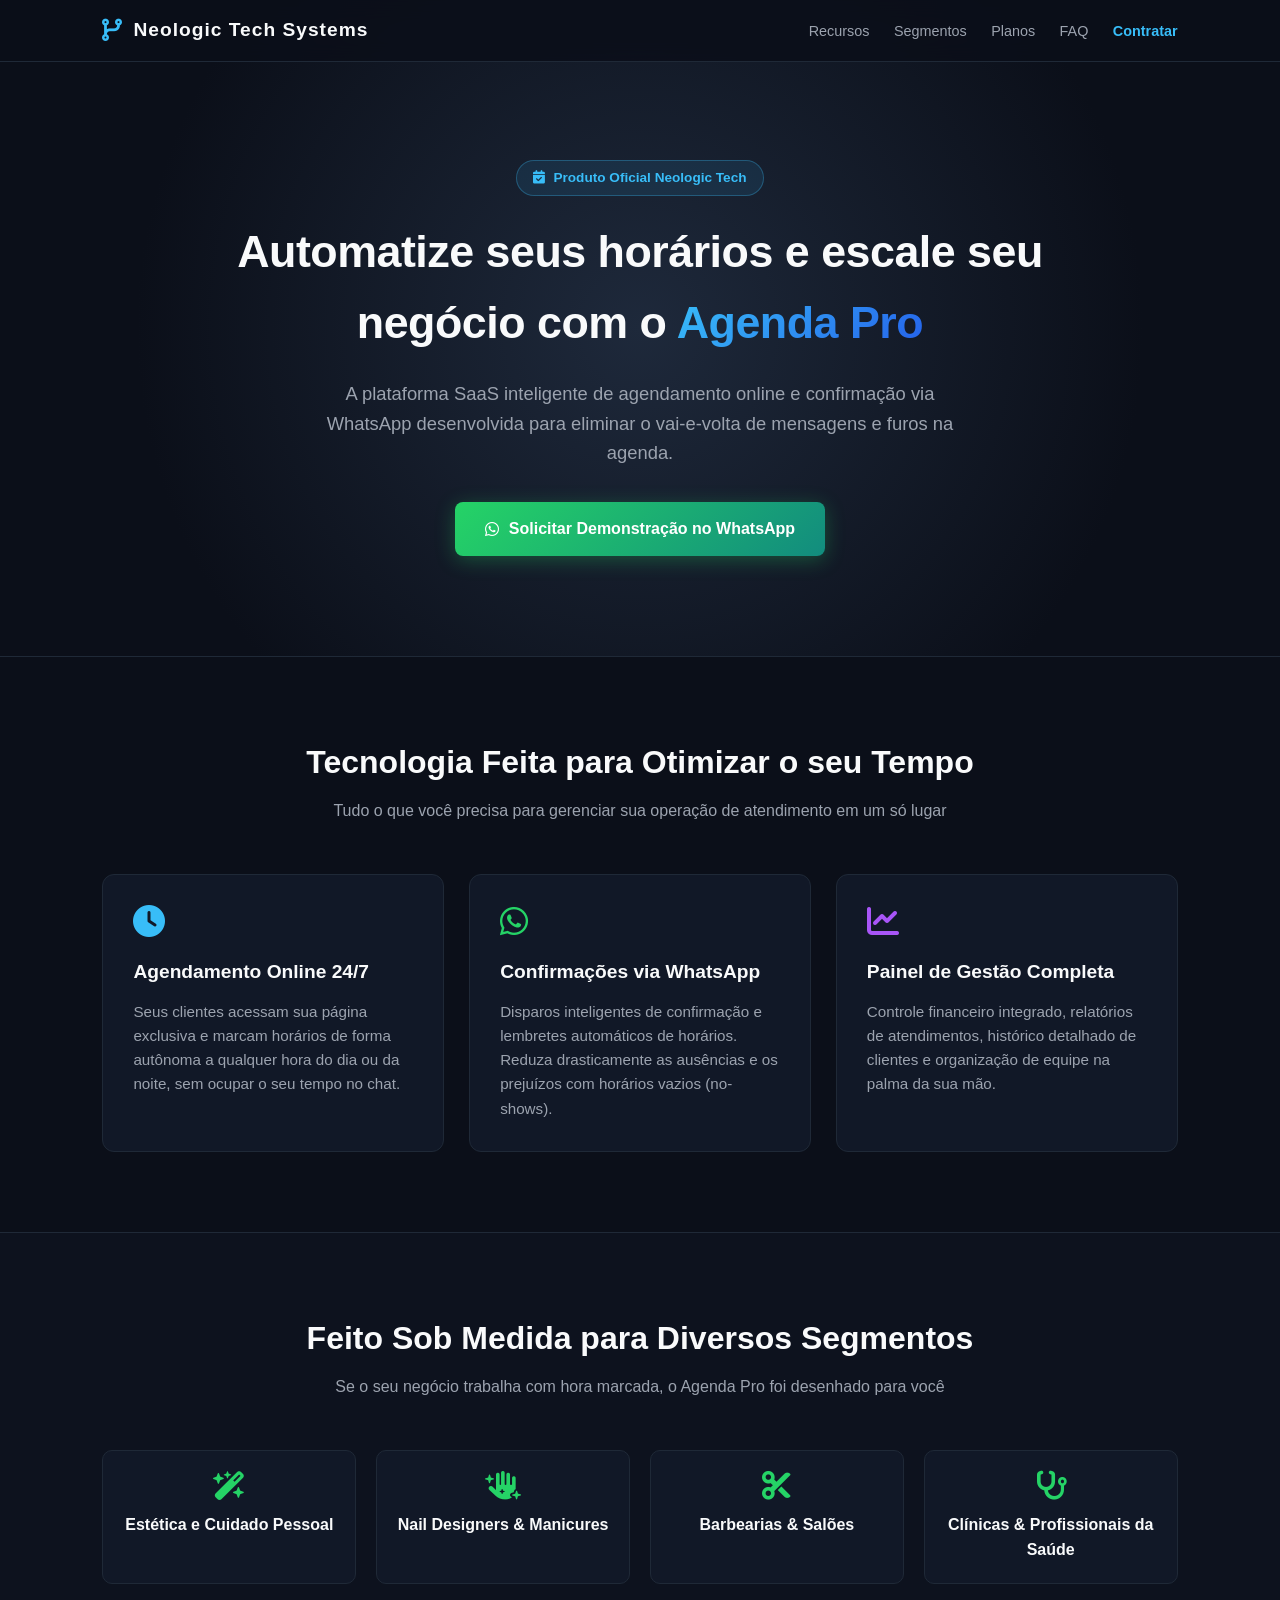
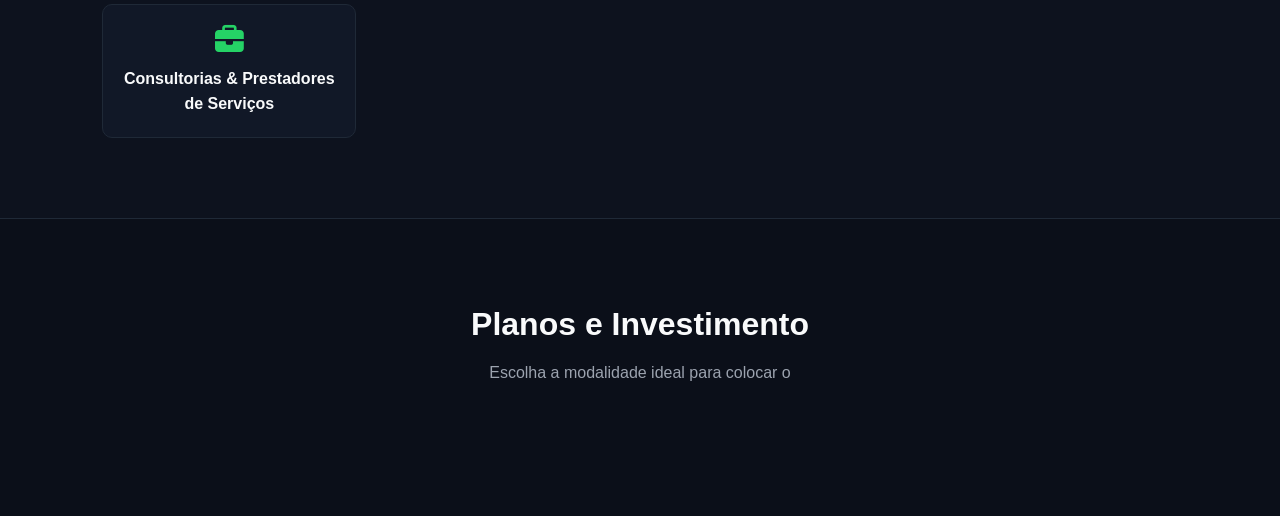
==== agenda-pro.html @ 8824052c "Add files via upload" ====
<!DOCTYPE html>
<html lang="pt-BR">
<head>
    <meta charset="UTF-8">
    <meta name="viewport" content="width=device-width, initial-scale=1.0">
    <title>Agenda Pro | Neologic Tech Systems</title>
    
    <meta name="description" content="Plataforma SaaS de agendamento online e confirmação via WhatsApp para prestadores de serviços, estéticas, nail designers e salões.">
    <meta property="og:title" content="Agenda Pro | Sistema de Agendamento Inteligente">
    <meta property="og:description" content="Elimine furos na agenda e automatize seus horários com o Agenda Pro.">
    <meta property="og:type" content="website">

    <link rel="stylesheet" href="https://cdnjs.cloudflare.com/ajax/libs/font-awesome/6.5.1/css/all.min.css">
    <style>
        :root {
            --bg-color: #0b0f19;
            --card-bg: #111827;
            --border-color: #1f2937;
            --accent-color: #38bdf8;
            --accent-gradient: linear-gradient(135deg, #38bdf8 0%, #2563eb 100%);
            --text-main: #f9fafb;
            --text-muted: #9ca3af;
            --whatsapp-color: #25d366;
        }

        * {
            margin: 0;
            padding: 0;
            box-sizing: border-box;
            font-family: 'Segoe UI', Tahoma, Geneva, Verdana, sans-serif;
            scroll-behavior: smooth;
        }

        body {
            background-color: var(--bg-color);
            color: var(--text-main);
            line-height: 1.6;
        }

        header {
            position: fixed;
            top: 0;
            left: 0;
            width: 100%;
            background: rgba(11, 15, 25, 0.85);
            backdrop-filter: blur(10px);
            border-bottom: 1px solid var(--border-color);
            z-index: 1000;
            display: flex;
            justify-content: space-between;
            align-items: center;
            padding: 15px 8%;
        }

        .logo-area {
            display: flex;
            align-items: center;
            gap: 10px;
            font-weight: bold;
            font-size: 1.2rem;
            letter-spacing: 1px;
            color: var(--text-main);
            text-decoration: none;
        }

        .logo-area i {
            color: var(--accent-color);
            font-size: 1.4rem;
        }

        nav a {
            color: var(--text-muted);
            text-decoration: none;
            margin-left: 20px;
            font-size: 0.9rem;
            transition: 0.2s;
        }

        nav a:hover {
            color: var(--accent-color);
        }

        .hero {
            padding: 160px 8% 100px 8%;
            text-align: center;
            background: radial-gradient(circle at center, #1e293b 0%, var(--bg-color) 70%);
        }

        .badge-product {
            display: inline-flex;
            align-items: center;
            gap: 8px;
            background: rgba(56, 189, 248, 0.1);
            border: 1px solid rgba(56, 189, 248, 0.3);
            color: var(--accent-color);
            padding: 6px 16px;
            border-radius: 20px;
            font-size: 0.85rem;
            font-weight: 600;
            margin-bottom: 20px;
        }

        .hero h1 {
            font-size: 2.8rem;
            max-width: 850px;
            margin: 0 auto 20px auto;
            font-weight: 800;
            letter-spacing: -0.5px;
        }

        .hero h1 span {
            background: var(--accent-gradient);
            -webkit-background-clip: text;
            -webkit-text-fill-color: transparent;
        }

        .hero p {
            font-size: 1.15rem;
            color: var(--text-muted);
            max-width: 650px;
            margin: 0 auto 35px auto;
        }

        .btn-primary {
            display: inline-flex;
            align-items: center;
            gap: 10px;
            background: var(--accent-gradient);
            color: #fff;
            padding: 14px 30px;
            border-radius: 8px;
            font-weight: bold;
            text-decoration: none;
            transition: 0.2s;
            box-shadow: 0 4px 20px rgba(56, 189, 248, 0.3);
        }

        .btn-primary:hover {
            opacity: 0.9;
            transform: translateY(-2px);
        }

        .btn-whatsapp {
            background: linear-gradient(135deg, #25d366 0%, #128c7e 100%);
            box-shadow: 0 4px 20px rgba(37, 211, 102, 0.3);
        }

        .section {
            padding: 80px 8%;
            border-top: 1px solid var(--border-color);
        }

        .section-title {
            text-align: center;
            margin-bottom: 50px;
        }

        .section-title h2 {
            font-size: 2rem;
            margin-bottom: 10px;
        }

        .section-title p {
            color: var(--text-muted);
        }

        .grid-3 {
            display: grid;
            grid-template-columns: repeat(auto-fit, minmax(280px, 1fr));
            gap: 25px;
        }

        .card {
            background: var(--card-bg);
            border: 1px solid var(--border-color);
            border-radius: 12px;
            padding: 30px;
            transition: 0.2s;
        }

        .card:hover {
            border-color: var(--accent-color);
            transform: translateY(-5px);
        }

        .card i {
            font-size: 2rem;
            color: var(--accent-color);
            margin-bottom: 20px;
        }

        .card h3 {
            font-size: 1.2rem;
            margin-bottom: 12px;
        }

        .card p {
            color: var(--text-muted);
            font-size: 0.95rem;
        }

        /* PLANOS E PREÇOS */
        .pricing-card {
            background: var(--card-bg);
            border: 1px solid var(--border-color);
            border-radius: 12px;
            padding: 40px 30px;
            text-align: center;
            position: relative;
            transition: 0.2s;
        }

        .pricing-card.featured {
            border-color: var(--accent-color);
            box-shadow: 0 0 30px rgba(56, 189, 248, 0.15);
        }

        .pricing-card h3 {
            font-size: 1.4rem;
            margin-bottom: 10px;
        }

        .price {
            font-size: 2.2rem;
            font-weight: 800;
            color: var(--accent-color);
            margin: 20px 0;
        }

        .pricing-features {
            list-style: none;
            margin-bottom: 30px;
            text-align: left;
            color: var(--text-muted);
            font-size: 0.95rem;
            display: flex;
            flex-direction: column;
            gap: 10px;
        }

        .pricing-features i {
            color: var(--whatsapp-color);
            margin-right: 8px;
        }

        /* SEGMENTOS */
        .segments-grid {
            display: grid;
            grid-template-columns: repeat(auto-fit, minmax(220px, 1fr));
            gap: 20px;
            margin-top: 30px;
        }

        .segment-badge {
            background: var(--card-bg);
            border: 1px solid var(--border-color);
            padding: 20px;
            border-radius: 10px;
            text-align: center;
            font-weight: 600;
            display: flex;
            flex-direction: column;
            align-items: center;
            gap: 12px;
            transition: 0.2s;
        }

        .segment-badge:hover {
            border-color: var(--whatsapp-color);
            color: var(--whatsapp-color);
        }

        .segment-badge i {
            font-size: 1.8rem;
            color: var(--whatsapp-color);
        }

        /* FAQ */
        .faq-container {
            max-width: 800px;
            margin: 0 auto;
            display: flex;
            flex-direction: column;
            gap: 15px;
        }

        .faq-item {
            background: var(--card-bg);
            border: 1px solid var(--border-color);
            border-radius: 10px;
            padding: 20px;
        }

        .faq-item h4 {
            font-size: 1.05rem;
            margin-bottom: 8px;
            color: var(--text-main);
        }

        .faq-item p {
            color: var(--text-muted);
            font-size: 0.9rem;
        }

        .cta-banner {
            text-align: center;
            background: linear-gradient(135deg, rgba(56, 189, 248, 0.05) 0%, rgba(37, 99, 235, 0.1) 100%);
            border-radius: 16px;
            border: 1px solid rgba(56, 189, 248, 0.2);
            padding: 60px 40px;
            margin: 40px 8%;
        }

        .cta-banner h2 {
            font-size: 2.2rem;
            margin-bottom: 15px;
        }

        .cta-banner p {
            color: var(--text-muted);
            max-width: 600px;
            margin: 0 auto 30px auto;
            font-size: 1.05rem;
        }

        footer {
            text-align: center;
            padding: 40px 8%;
            border-top: 1px solid var(--border-color);
            color: var(--text-muted);
            font-size: 0.9rem;
        }

        @media (max-width: 768px) {
            .hero h1 { font-size: 2.2rem; }
            nav { display: none; }
        }
    </style>
</head>
<body>

    <!-- CABEÇALHO -->
    <header>
        <a href="index.html" class="logo-area">
            <i class="fa-solid fa-code-branch"></i>
            <span>Neologic Tech Systems</span>
        </a>
        <nav>
            <a href="#recursos">Recursos</a>
            <a href="#segmentos">Segmentos</a>
            <a href="#precos">Planos</a>
            <a href="#faq">FAQ</a>
            <a href="#contato" style="color: var(--accent-color); font-weight: bold;">Contratar</a>
        </nav>
    </header>

    <!-- HERO SECTION -->
    <section class="hero">
        <div class="badge-product">
            <i class="fa-solid fa-calendar-check"></i> Produto Oficial Neologic Tech
        </div>
        <h1>Automatize seus horários e escale seu negócio com o <span>Agenda Pro</span></h1>
        <p>A plataforma SaaS inteligente de agendamento online e confirmação via WhatsApp desenvolvida para eliminar o vai-e-volta de mensagens e furos na agenda.</p>
        <a href="https://wa.me/5531994951564?text=Olá,%20quero%20conhecer%20mais%20sobre%20o%20Agenda%20Pro%20da%20Neologic." target="_blank" class="btn-primary btn-whatsapp">
            <i class="fa-brands fa-whatsapp"></i> Solicitar Demonstração no WhatsApp
        </a>
    </section>

    <!-- RECURSOS -->
    <section id="recursos" class="section">
        <div class="section-title">
            <h2>Tecnologia Feita para Otimizar o seu Tempo</h2>
            <p>Tudo o que você precisa para gerenciar sua operação de atendimento em um só lugar</p>
        </div>
        <div class="grid-3">
            <div class="card">
                <i class="fa-solid fa-clock" style="color: var(--accent-color);"></i>
                <h3>Agendamento Online 24/7</h3>
                <p>Seus clientes acessam sua página exclusiva e marcam horários de forma autônoma a qualquer hora do dia ou da noite, sem ocupar o seu tempo no chat.</p>
            </div>
            <div class="card">
                <i class="fa-brands fa-whatsapp" style="color: var(--whatsapp-color);"></i>
                <h3>Confirmações via WhatsApp</h3>
                <p>Disparos inteligentes de confirmação e lembretes automáticos de horários. Reduza drasticamente as ausências e os prejuízos com horários vazios (no-shows).</p>
            </div>
            <div class="card">
                <i class="fa-solid fa-chart-line" style="color: #a855f7;"></i>
                <h3>Painel de Gestão Completa</h3>
                <p>Controle financeiro integrado, relatórios de atendimentos, histórico detalhado de clientes e organização de equipe na palma da sua mão.</p>
            </div>
        </div>
    </section>

    <!-- SEGMENTOS -->
    <section id="segmentos" class="section" style="background: rgba(17, 24, 39, 0.4);">
        <div class="section-title">
            <h2>Feito Sob Medida para Diversos Segmentos</h2>
            <p>Se o seu negócio trabalha com hora marcada, o Agenda Pro foi desenhado para você</p>
        </div>
        <div class="segments-grid">
            <div class="segment-badge">
                <i class="fa-solid fa-wand-magic-sparkles"></i>
                Estética e Cuidado Pessoal
            </div>
            <div class="segment-badge">
                <i class="fa-solid fa-hand-sparkles"></i>
                Nail Designers & Manicures
            </div>
            <div class="segment-badge">
                <i class="fa-solid fa-scissors"></i>
                Barbearias & Salões
            </div>
            <div class="segment-badge">
                <i class="fa-solid fa-stethoscope"></i>
                Clínicas & Profissionais da Saúde
            </div>
            <div class="segment-badge">
                <i class="fa-solid fa-briefcase"></i>
                Consultorias & Prestadores de Serviços
            </div>
        </div>
    </section>

    <!-- PLANOS E PREÇOS -->
    <section id="precos" class="section">
        <div class="section-title">
            <h2>Planos e Investimento</h2>
            <p>Escolha a modalidade ideal para colocar o
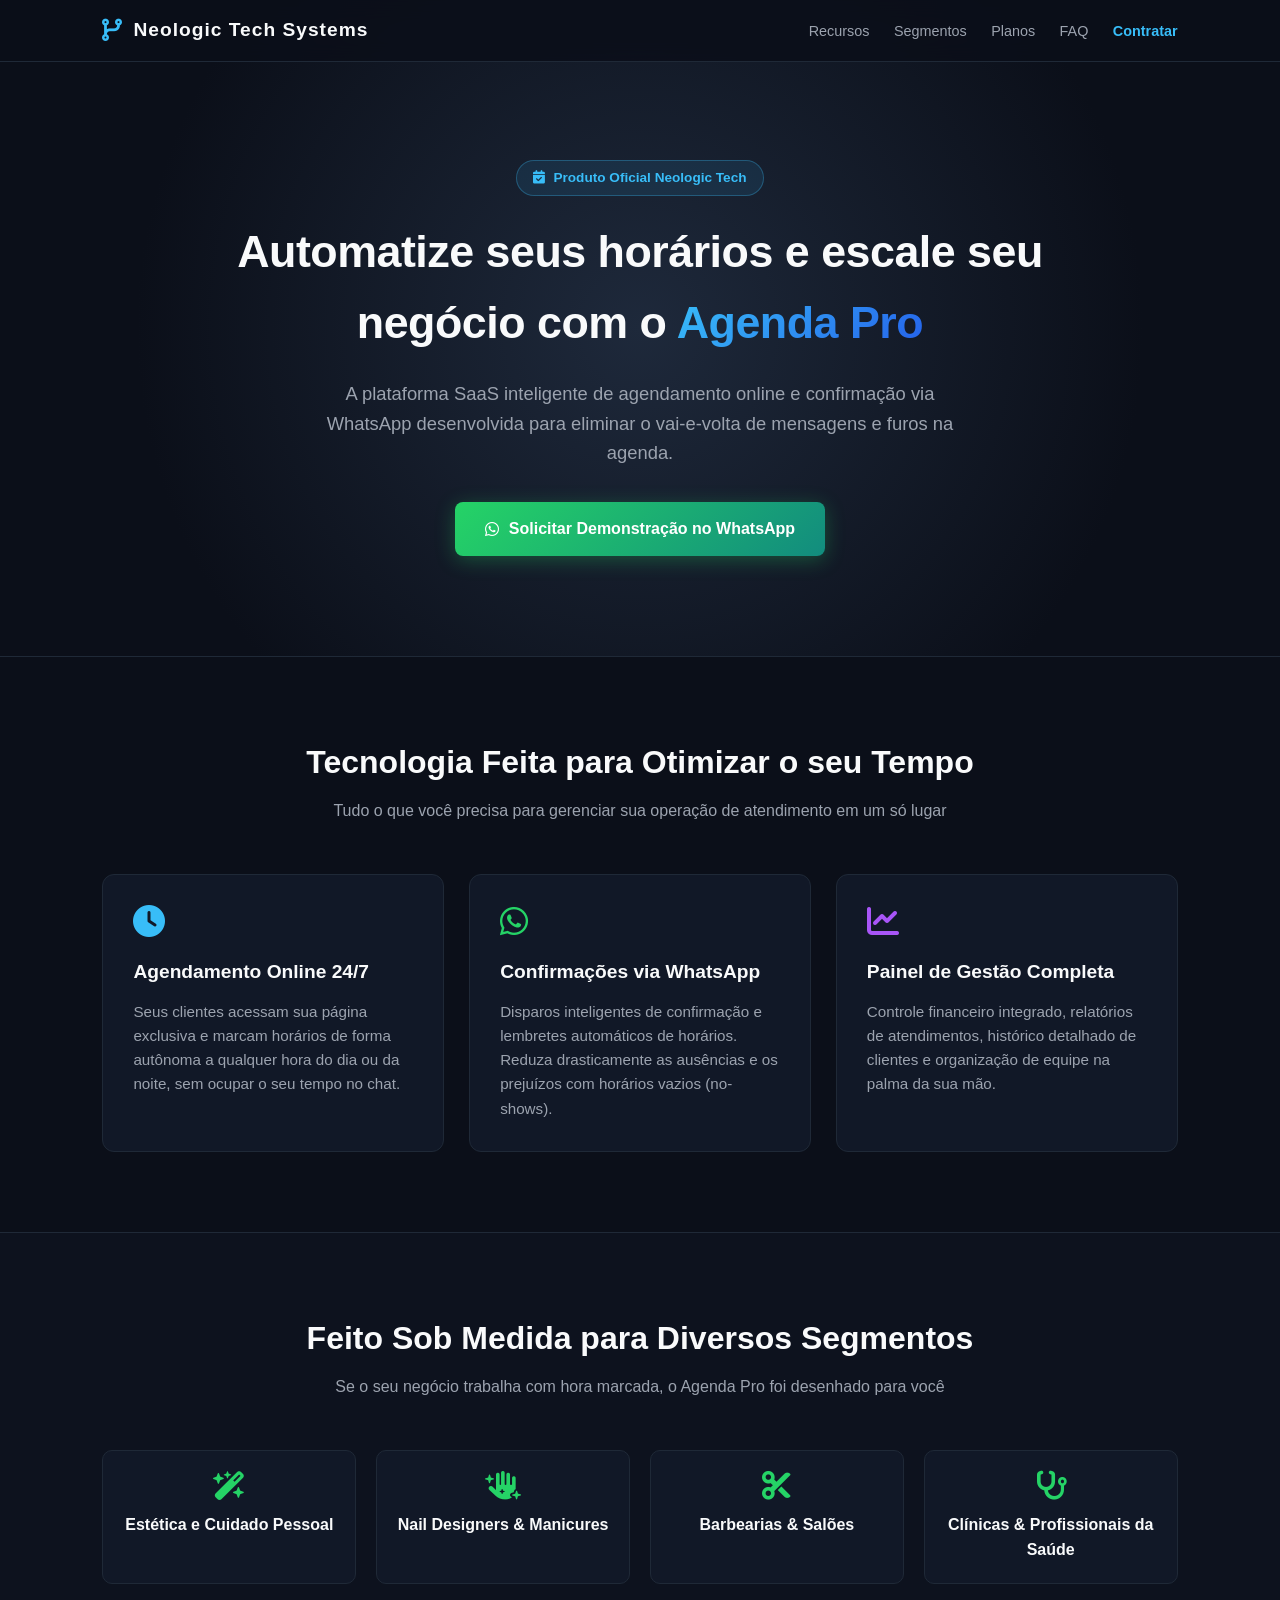
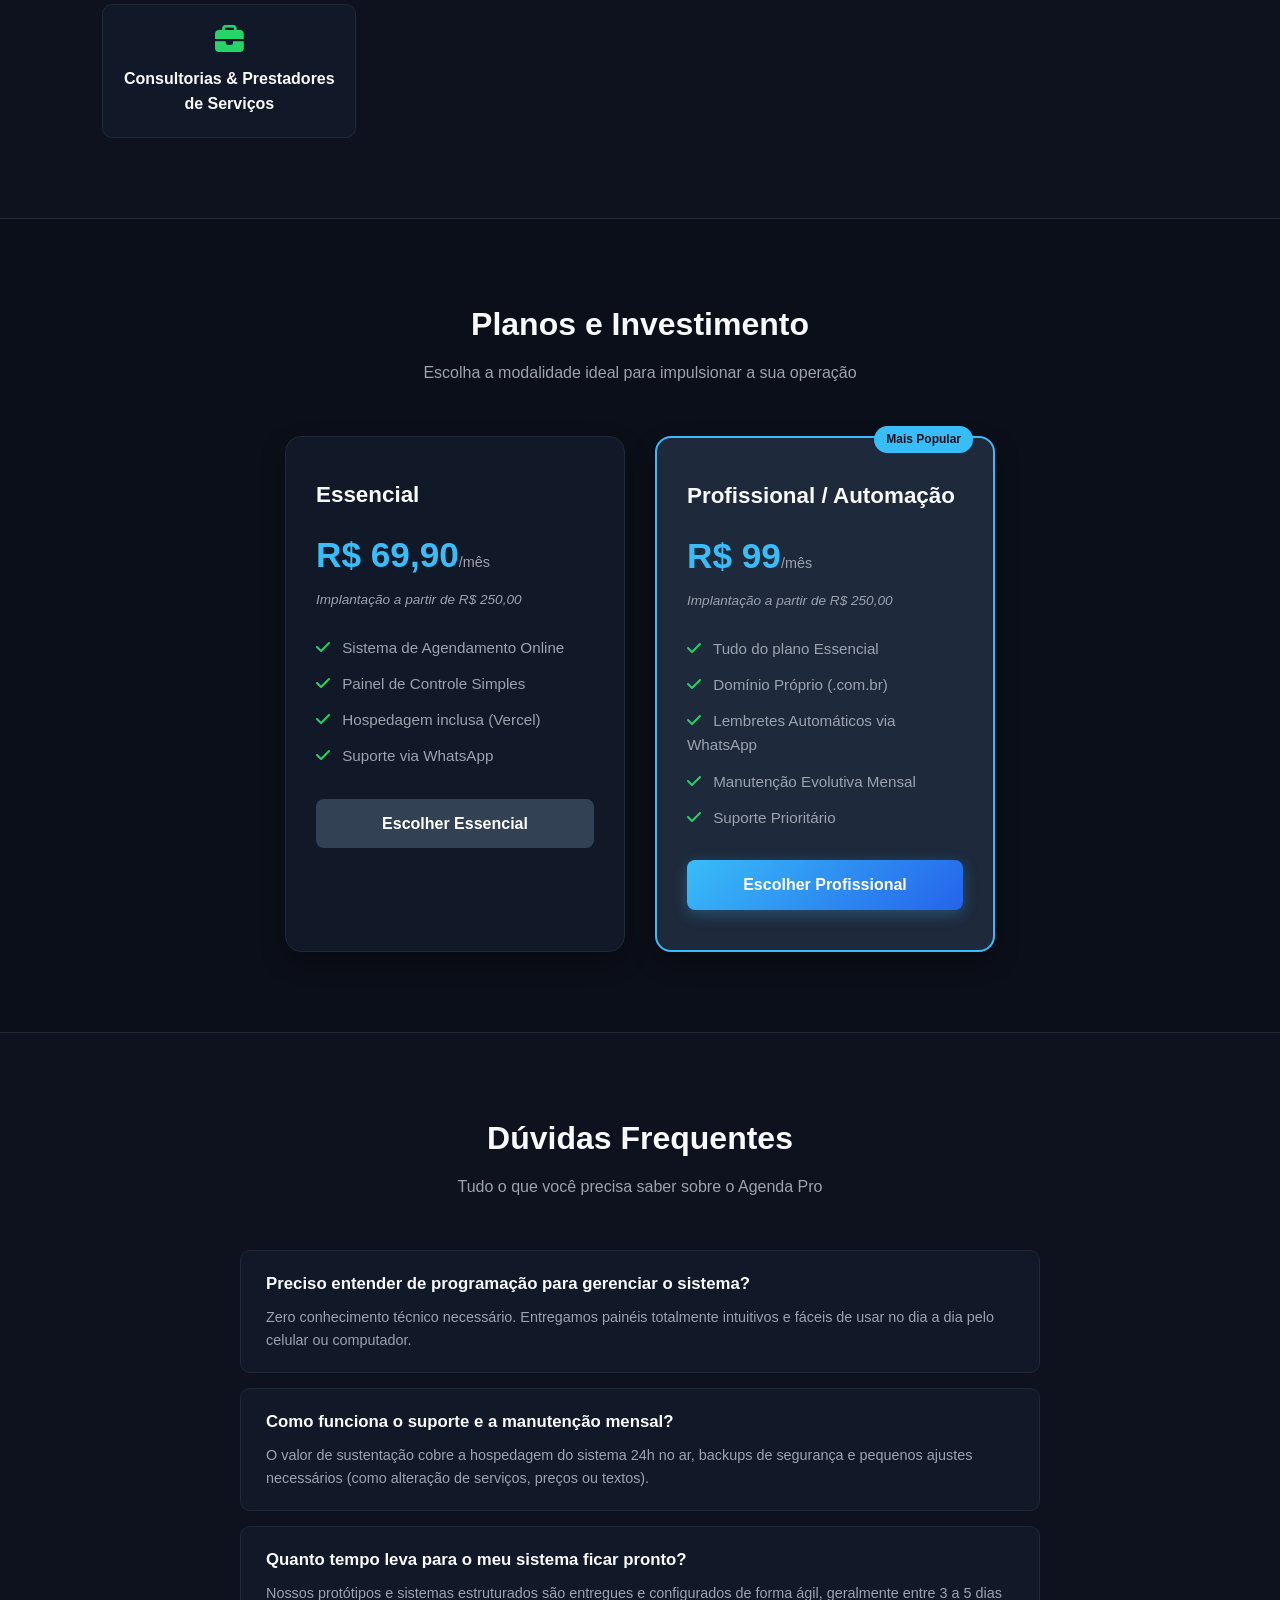
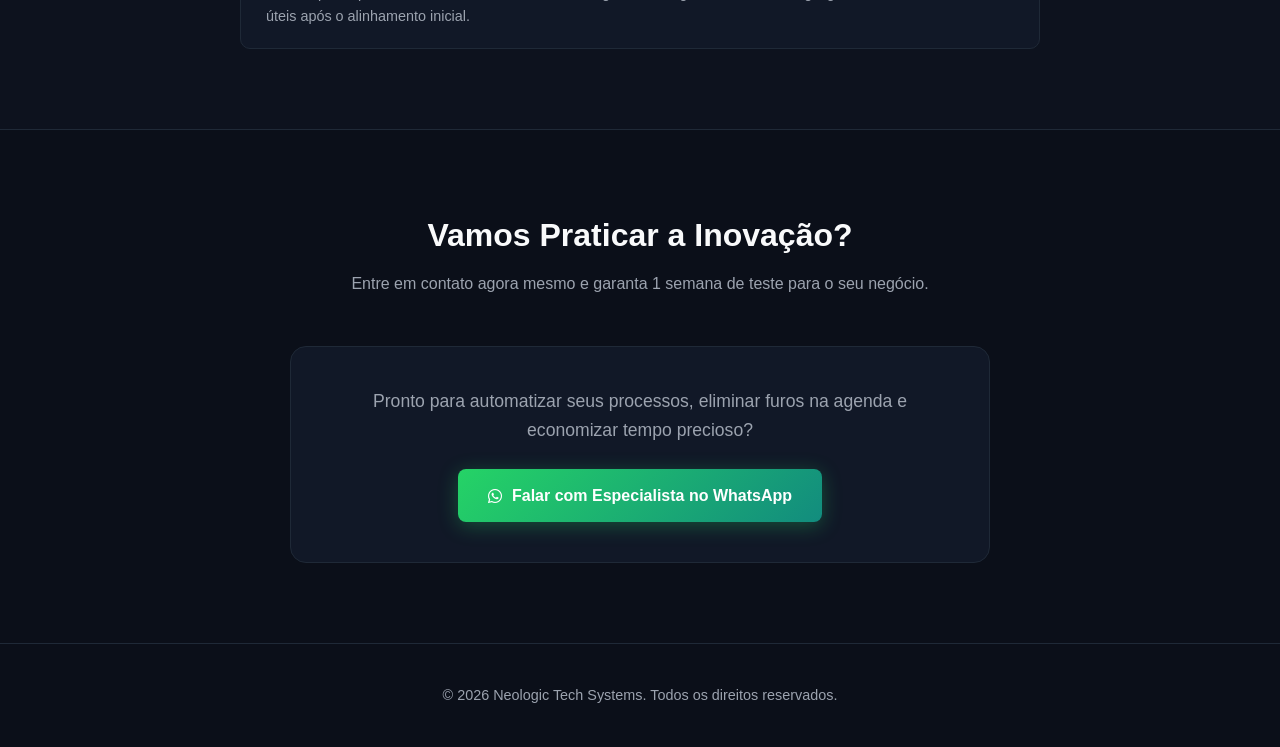
==== commit 23e8b876: "Update agenda-pro.html atualização do site" ====
--- a/agenda-pro.html
+++ b/agenda-pro.html
@@ -200,47 +200,114 @@
         }
 
         /* PLANOS E PREÇOS */
+        .pricing-grid {
+            display: flex;
+            justify-content: center;
+            gap: 30px;
+            flex-wrap: wrap;
+            max-width: 900px;
+            margin: 0 auto;
+        }
+
         .pricing-card {
             background: var(--card-bg);
             border: 1px solid var(--border-color);
-            border-radius: 12px;
+            border-radius: 16px;
             padding: 40px 30px;
-            text-align: center;
+            text-align: left;
             position: relative;
-            transition: 0.2s;
+            width: 340px;
+            box-shadow: 0 10px 25px rgba(0,0,0,0.3);
+            transition: transform 0.3s;
+        }
+
+        .pricing-card:hover {
+            transform: translateY(-5px);
         }
 
         .pricing-card.featured {
-            border-color: var(--accent-color);
-            box-shadow: 0 0 30px rgba(56, 189, 248, 0.15);
+            border: 2px solid var(--accent-color);
+            background: #1e293b;
+        }
+
+        .badge-destaque {
+            position: absolute;
+            top: -12px;
+            right: 20px;
+            background: var(--accent-color);
+            color: #0b0f19;
+            font-size: 0.75rem;
+            padding: 4px 12px;
+            border-radius: 20px;
+            font-weight: 700;
         }
 
         .pricing-card h3 {
             font-size: 1.4rem;
-            margin-bottom: 10px;
+            margin-bottom: 15px;
+            color: var(--text-main);
         }
 
         .price {
             font-size: 2.2rem;
             font-weight: 800;
             color: var(--accent-color);
-            margin: 20px 0;
+            margin-bottom: 5px;
+        }
+
+        .price span {
+            font-size: 0.9rem;
+            color: var(--text-muted);
+            font-weight: normal;
+        }
+
+        .setup-fee {
+            font-size: 0.85rem;
+            color: var(--text-muted);
+            margin-bottom: 25px;
+            font-style: italic;
         }
 
         .pricing-features {
             list-style: none;
             margin-bottom: 30px;
-            text-align: left;
-            color: var(--text-muted);
-            font-size: 0.95rem;
             display: flex;
             flex-direction: column;
-            gap: 10px;
+            gap: 12px;
+            color: var(--text-muted);
+            font-size: 0.95rem;
         }
 
         .pricing-features i {
             color: var(--whatsapp-color);
             margin-right: 8px;
+            font-size: 1rem;
+        }
+
+        .btn-pricing {
+            display: block;
+            text-align: center;
+            padding: 12px;
+            border-radius: 8px;
+            font-weight: 600;
+            text-decoration: none;
+            transition: 0.2s;
+            background: #334155;
+            color: #fff;
+        }
+
+        .btn-pricing:hover {
+            background: #475569;
+        }
+
+        .pricing-card.featured .btn-pricing {
+            background: var(--accent-gradient);
+            color: #fff;
+            box-shadow: 0 4px 15px rgba(56, 189, 248, 0.3);
+        }
+
+        .pricing-card.featured .btn-pricing:hover {
+            opacity: 0.9;
         }
 
         /* SEGMENTOS */
@@ -288,7 +355,7 @@
             background: var(--card-bg);
             border: 1px solid var(--border-color);
             border-radius: 10px;
-            padding: 20px;
+            padding: 20px 25px;
         }
 
         .faq-item h4 {
@@ -302,25 +369,21 @@
             font-size: 0.9rem;
         }
 
-        .cta-banner {
+        /* CONTRATAR / CTA */
+        .contratar-box {
+            background: var(--card-bg);
+            border: 1px solid var(--border-color);
+            max-width: 700px;
+            margin: 0 auto;
+            padding: 40px;
+            border-radius: 16px;
             text-align: center;
-            background: linear-gradient(135deg, rgba(56, 189, 248, 0.05) 0%, rgba(37, 99, 235, 0.1) 100%);
-            border-radius: 16px;
-            border: 1px solid rgba(56, 189, 248, 0.2);
-            padding: 60px 40px;
-            margin: 40px 8%;
-        }
-
-        .cta-banner h2 {
-            font-size: 2.2rem;
-            margin-bottom: 15px;
-        }
-
-        .cta-banner p {
-            color: var(--text-muted);
-            max-width: 600px;
-            margin: 0 auto 30px auto;
-            font-size: 1.05rem;
+        }
+
+        .contratar-box p {
+            font-size: 1.1rem;
+            color: var(--text-muted);
+            margin-bottom: 25px;
         }
 
         footer {
@@ -361,7 +424,7 @@
         </div>
         <h1>Automatize seus horários e escale seu negócio com o <span>Agenda Pro</span></h1>
         <p>A plataforma SaaS inteligente de agendamento online e confirmação via WhatsApp desenvolvida para eliminar o vai-e-volta de mensagens e furos na agenda.</p>
-        <a href="https://wa.me/5531994951564?text=Olá,%20quero%20conhecer%20mais%20sobre%20o%20Agenda%20Pro%20da%20Neologic." target="_blank" class="btn-primary btn-whatsapp">
+        <a href="https://wa.me/5531972478571?text=Olá,%20quero%20conhecer%20mais%20sobre%20o%20Agenda%20Pro%20da%20Neologic." target="_blank" class="btn-primary btn-whatsapp">
             <i class="fa-brands fa-whatsapp"></i> Solicitar Demonstração no WhatsApp
         </a>
     </section>
@@ -425,4 +488,83 @@
     <section id="precos" class="section">
         <div class="section-title">
             <h2>Planos e Investimento</h2>
-            <p>Escolha a modalidade ideal para colocar o+            <p>Escolha a modalidade ideal para impulsionar a sua operação</p>
+        </div>
+        
+        <div class="pricing-grid">
+            <!-- Plano Essencial -->
+            <div class="pricing-card">
+                <h3>Essencial</h3>
+                <div class="price">R$ 69,90<span>/mês</span></div>
+                <div class="setup-fee">Implantação a partir de R$ 250,00</div>
+                <ul class="pricing-features">
+                    <li><i class="fa-solid fa-check"></i> Sistema de Agendamento Online</li>
+                    <li><i class="fa-solid fa-check"></i> Painel de Controle Simples</li>
+                    <li><i class="fa-solid fa-check"></i> Hospedagem inclusa (Vercel)</li>
+                    <li><i class="fa-solid fa-check"></i> Suporte via WhatsApp</li>
+                </ul>
+                <a href="#contato" class="btn-pricing">Escolher Essencial</a>
+            </div>
+
+            <!-- Plano Profissional (Destaque) -->
+            <div class="pricing-card featured">
+                <span class="badge-destaque">Mais Popular</span>
+                <h3>Profissional / Automação</h3>
+                <div class="price">R$ 99<span>/mês</span></div>
+                <div class="setup-fee">Implantação a partir de R$ 250,00</div>
+                <ul class="pricing-features">
+                    <li><i class="fa-solid fa-check"></i> Tudo do plano Essencial</li>
+                    <li><i class="fa-solid fa-check"></i> Domínio Próprio (.com.br)</li>
+                    <li><i class="fa-solid fa-check"></i> Lembretes Automáticos via WhatsApp</li>
+                    <li><i class="fa-solid fa-check"></i> Manutenção Evolutiva Mensal</li>
+                    <li><i class="fa-solid fa-check"></i> Suporte Prioritário</li>
+                </ul>
+                <a href="#contato" class="btn-pricing">Escolher Profissional</a>
+            </div>
+        </div>
+    </section>
+
+    <!-- FAQ -->
+    <section id="faq" class="section" style="background: rgba(17, 24, 39, 0.4);">
+        <div class="section-title">
+            <h2>Dúvidas Frequentes</h2>
+            <p>Tudo o que você precisa saber sobre o Agenda Pro</p>
+        </div>
+        <div class="faq-container">
+            <div class="faq-item">
+                <h4>Preciso entender de programação para gerenciar o sistema?</h4>
+                <p>Zero conhecimento técnico necessário. Entregamos painéis totalmente intuitivos e fáceis de usar no dia a dia pelo celular ou computador.</p>
+            </div>
+            <div class="faq-item">
+                <h4>Como funciona o suporte e a manutenção mensal?</h4>
+                <p>O valor de sustentação cobre a hospedagem do sistema 24h no ar, backups de segurança e pequenos ajustes necessários (como alteração de serviços, preços ou textos).</p>
+            </div>
+            <div class="faq-item">
+                <h4>Quanto tempo leva para o meu sistema ficar pronto?</h4>
+                <p>Nossos protótipos e sistemas estruturados são entregues e configurados de forma ágil, geralmente entre 3 a 5 dias úteis após o alinhamento inicial.</p>
+            </div>
+        </div>
+    </section>
+
+    <!-- CONTRATAR / CONTATO -->
+    <section id="contato" class="section">
+        <div class="section-title">
+            <h2>Vamos Praticar a Inovação?</h2>
+            <p>Entre em contato agora mesmo e garanta 1 semana de teste para o seu negócio.</p>
+        </div>
+        
+        <div class="contratar-box">
+            <p>Pronto para automatizar seus processos, eliminar furos na agenda e economizar tempo precioso?</p>
+            <a href="https://wa.me/5531972478571?text=Olá!%20Gostaria%20de%20saber%20mais%20sobre%20a%20contratação%20do%20Agenda%20Pro." target="_blank" class="btn-primary btn-whatsapp" style="display: inline-flex;">
+                <i class="fa-brands fa-whatsapp"></i> Falar com Especialista no WhatsApp
+            </a>
+        </div>
+    </section>
+
+    <!-- FOOTER -->
+    <footer>
+        <p>&copy; 2026 Neologic Tech Systems. Todos os direitos reservados.</p>
+    </footer>
+
+</body>
+</html>
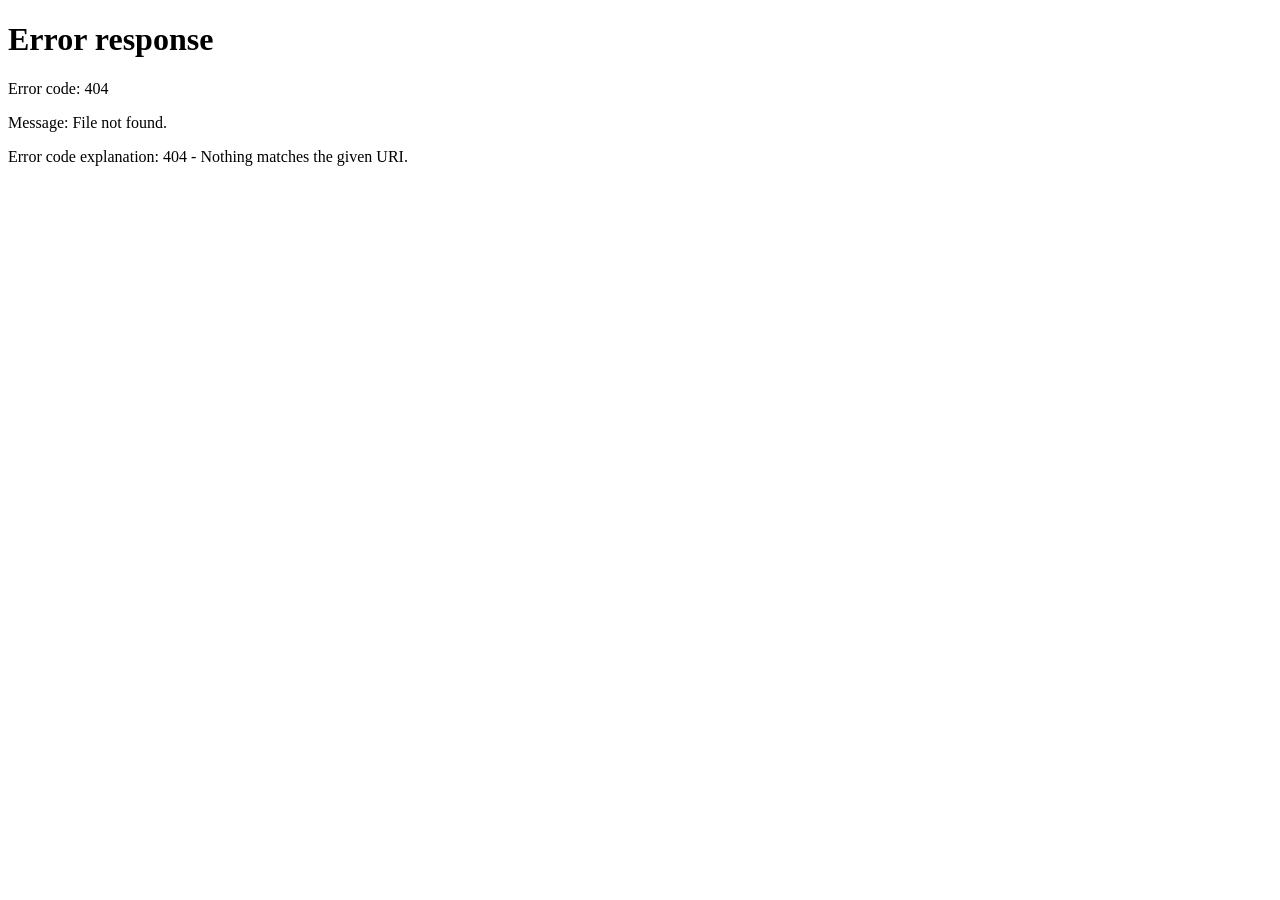
==== commit 81d1fa6d: "Update agenda-pro.html" ====
--- a/agenda-pro.html
+++ b/agenda-pro.html
@@ -3,568 +3,11 @@
 <head>
     <meta charset="UTF-8">
     <meta name="viewport" content="width=device-width, initial-scale=1.0">
-    <title>Agenda Pro | Neologic Tech Systems</title>
-    
-    <meta name="description" content="Plataforma SaaS de agendamento online e confirmação via WhatsApp para prestadores de serviços, estéticas, nail designers e salões.">
-    <meta property="og:title" content="Agenda Pro | Sistema de Agendamento Inteligente">
-    <meta property="og:description" content="Elimine furos na agenda e automatize seus horários com o Agenda Pro.">
-    <meta property="og:type" content="website">
-
-    <link rel="stylesheet" href="https://cdnjs.cloudflare.com/ajax/libs/font-awesome/6.5.1/css/all.min.css">
-    <style>
-        :root {
-            --bg-color: #0b0f19;
-            --card-bg: #111827;
-            --border-color: #1f2937;
-            --accent-color: #38bdf8;
-            --accent-gradient: linear-gradient(135deg, #38bdf8 0%, #2563eb 100%);
-            --text-main: #f9fafb;
-            --text-muted: #9ca3af;
-            --whatsapp-color: #25d366;
-        }
-
-        * {
-            margin: 0;
-            padding: 0;
-            box-sizing: border-box;
-            font-family: 'Segoe UI', Tahoma, Geneva, Verdana, sans-serif;
-            scroll-behavior: smooth;
-        }
-
-        body {
-            background-color: var(--bg-color);
-            color: var(--text-main);
-            line-height: 1.6;
-        }
-
-        header {
-            position: fixed;
-            top: 0;
-            left: 0;
-            width: 100%;
-            background: rgba(11, 15, 25, 0.85);
-            backdrop-filter: blur(10px);
-            border-bottom: 1px solid var(--border-color);
-            z-index: 1000;
-            display: flex;
-            justify-content: space-between;
-            align-items: center;
-            padding: 15px 8%;
-        }
-
-        .logo-area {
-            display: flex;
-            align-items: center;
-            gap: 10px;
-            font-weight: bold;
-            font-size: 1.2rem;
-            letter-spacing: 1px;
-            color: var(--text-main);
-            text-decoration: none;
-        }
-
-        .logo-area i {
-            color: var(--accent-color);
-            font-size: 1.4rem;
-        }
-
-        nav a {
-            color: var(--text-muted);
-            text-decoration: none;
-            margin-left: 20px;
-            font-size: 0.9rem;
-            transition: 0.2s;
-        }
-
-        nav a:hover {
-            color: var(--accent-color);
-        }
-
-        .hero {
-            padding: 160px 8% 100px 8%;
-            text-align: center;
-            background: radial-gradient(circle at center, #1e293b 0%, var(--bg-color) 70%);
-        }
-
-        .badge-product {
-            display: inline-flex;
-            align-items: center;
-            gap: 8px;
-            background: rgba(56, 189, 248, 0.1);
-            border: 1px solid rgba(56, 189, 248, 0.3);
-            color: var(--accent-color);
-            padding: 6px 16px;
-            border-radius: 20px;
-            font-size: 0.85rem;
-            font-weight: 600;
-            margin-bottom: 20px;
-        }
-
-        .hero h1 {
-            font-size: 2.8rem;
-            max-width: 850px;
-            margin: 0 auto 20px auto;
-            font-weight: 800;
-            letter-spacing: -0.5px;
-        }
-
-        .hero h1 span {
-            background: var(--accent-gradient);
-            -webkit-background-clip: text;
-            -webkit-text-fill-color: transparent;
-        }
-
-        .hero p {
-            font-size: 1.15rem;
-            color: var(--text-muted);
-            max-width: 650px;
-            margin: 0 auto 35px auto;
-        }
-
-        .btn-primary {
-            display: inline-flex;
-            align-items: center;
-            gap: 10px;
-            background: var(--accent-gradient);
-            color: #fff;
-            padding: 14px 30px;
-            border-radius: 8px;
-            font-weight: bold;
-            text-decoration: none;
-            transition: 0.2s;
-            box-shadow: 0 4px 20px rgba(56, 189, 248, 0.3);
-        }
-
-        .btn-primary:hover {
-            opacity: 0.9;
-            transform: translateY(-2px);
-        }
-
-        .btn-whatsapp {
-            background: linear-gradient(135deg, #25d366 0%, #128c7e 100%);
-            box-shadow: 0 4px 20px rgba(37, 211, 102, 0.3);
-        }
-
-        .section {
-            padding: 80px 8%;
-            border-top: 1px solid var(--border-color);
-        }
-
-        .section-title {
-            text-align: center;
-            margin-bottom: 50px;
-        }
-
-        .section-title h2 {
-            font-size: 2rem;
-            margin-bottom: 10px;
-        }
-
-        .section-title p {
-            color: var(--text-muted);
-        }
-
-        .grid-3 {
-            display: grid;
-            grid-template-columns: repeat(auto-fit, minmax(280px, 1fr));
-            gap: 25px;
-        }
-
-        .card {
-            background: var(--card-bg);
-            border: 1px solid var(--border-color);
-            border-radius: 12px;
-            padding: 30px;
-            transition: 0.2s;
-        }
-
-        .card:hover {
-            border-color: var(--accent-color);
-            transform: translateY(-5px);
-        }
-
-        .card i {
-            font-size: 2rem;
-            color: var(--accent-color);
-            margin-bottom: 20px;
-        }
-
-        .card h3 {
-            font-size: 1.2rem;
-            margin-bottom: 12px;
-        }
-
-        .card p {
-            color: var(--text-muted);
-            font-size: 0.95rem;
-        }
-
-        /* PLANOS E PREÇOS */
-        .pricing-grid {
-            display: flex;
-            justify-content: center;
-            gap: 30px;
-            flex-wrap: wrap;
-            max-width: 900px;
-            margin: 0 auto;
-        }
-
-        .pricing-card {
-            background: var(--card-bg);
-            border: 1px solid var(--border-color);
-            border-radius: 16px;
-            padding: 40px 30px;
-            text-align: left;
-            position: relative;
-            width: 340px;
-            box-shadow: 0 10px 25px rgba(0,0,0,0.3);
-            transition: transform 0.3s;
-        }
-
-        .pricing-card:hover {
-            transform: translateY(-5px);
-        }
-
-        .pricing-card.featured {
-            border: 2px solid var(--accent-color);
-            background: #1e293b;
-        }
-
-        .badge-destaque {
-            position: absolute;
-            top: -12px;
-            right: 20px;
-            background: var(--accent-color);
-            color: #0b0f19;
-            font-size: 0.75rem;
-            padding: 4px 12px;
-            border-radius: 20px;
-            font-weight: 700;
-        }
-
-        .pricing-card h3 {
-            font-size: 1.4rem;
-            margin-bottom: 15px;
-            color: var(--text-main);
-        }
-
-        .price {
-            font-size: 2.2rem;
-            font-weight: 800;
-            color: var(--accent-color);
-            margin-bottom: 5px;
-        }
-
-        .price span {
-            font-size: 0.9rem;
-            color: var(--text-muted);
-            font-weight: normal;
-        }
-
-        .setup-fee {
-            font-size: 0.85rem;
-            color: var(--text-muted);
-            margin-bottom: 25px;
-            font-style: italic;
-        }
-
-        .pricing-features {
-            list-style: none;
-            margin-bottom: 30px;
-            display: flex;
-            flex-direction: column;
-            gap: 12px;
-            color: var(--text-muted);
-            font-size: 0.95rem;
-        }
-
-        .pricing-features i {
-            color: var(--whatsapp-color);
-            margin-right: 8px;
-            font-size: 1rem;
-        }
-
-        .btn-pricing {
-            display: block;
-            text-align: center;
-            padding: 12px;
-            border-radius: 8px;
-            font-weight: 600;
-            text-decoration: none;
-            transition: 0.2s;
-            background: #334155;
-            color: #fff;
-        }
-
-        .btn-pricing:hover {
-            background: #475569;
-        }
-
-        .pricing-card.featured .btn-pricing {
-            background: var(--accent-gradient);
-            color: #fff;
-            box-shadow: 0 4px 15px rgba(56, 189, 248, 0.3);
-        }
-
-        .pricing-card.featured .btn-pricing:hover {
-            opacity: 0.9;
-        }
-
-        /* SEGMENTOS */
-        .segments-grid {
-            display: grid;
-            grid-template-columns: repeat(auto-fit, minmax(220px, 1fr));
-            gap: 20px;
-            margin-top: 30px;
-        }
-
-        .segment-badge {
-            background: var(--card-bg);
-            border: 1px solid var(--border-color);
-            padding: 20px;
-            border-radius: 10px;
-            text-align: center;
-            font-weight: 600;
-            display: flex;
-            flex-direction: column;
-            align-items: center;
-            gap: 12px;
-            transition: 0.2s;
-        }
-
-        .segment-badge:hover {
-            border-color: var(--whatsapp-color);
-            color: var(--whatsapp-color);
-        }
-
-        .segment-badge i {
-            font-size: 1.8rem;
-            color: var(--whatsapp-color);
-        }
-
-        /* FAQ */
-        .faq-container {
-            max-width: 800px;
-            margin: 0 auto;
-            display: flex;
-            flex-direction: column;
-            gap: 15px;
-        }
-
-        .faq-item {
-            background: var(--card-bg);
-            border: 1px solid var(--border-color);
-            border-radius: 10px;
-            padding: 20px 25px;
-        }
-
-        .faq-item h4 {
-            font-size: 1.05rem;
-            margin-bottom: 8px;
-            color: var(--text-main);
-        }
-
-        .faq-item p {
-            color: var(--text-muted);
-            font-size: 0.9rem;
-        }
-
-        /* CONTRATAR / CTA */
-        .contratar-box {
-            background: var(--card-bg);
-            border: 1px solid var(--border-color);
-            max-width: 700px;
-            margin: 0 auto;
-            padding: 40px;
-            border-radius: 16px;
-            text-align: center;
-        }
-
-        .contratar-box p {
-            font-size: 1.1rem;
-            color: var(--text-muted);
-            margin-bottom: 25px;
-        }
-
-        footer {
-            text-align: center;
-            padding: 40px 8%;
-            border-top: 1px solid var(--border-color);
-            color: var(--text-muted);
-            font-size: 0.9rem;
-        }
-
-        @media (max-width: 768px) {
-            .hero h1 { font-size: 2.2rem; }
-            nav { display: none; }
-        }
-    </style>
+    <meta name="robots" content="noindex">
+    <meta http-equiv="refresh" content="0; url=desenvolvimento.html">
+    <title>Desenvolvimento de Software | Neologic Tech Systems</title>
 </head>
 <body>
-
-    <!-- CABEÇALHO -->
-    <header>
-        <a href="index.html" class="logo-area">
-            <i class="fa-solid fa-code-branch"></i>
-            <span>Neologic Tech Systems</span>
-        </a>
-        <nav>
-            <a href="#recursos">Recursos</a>
-            <a href="#segmentos">Segmentos</a>
-            <a href="#precos">Planos</a>
-            <a href="#faq">FAQ</a>
-            <a href="#contato" style="color: var(--accent-color); font-weight: bold;">Contratar</a>
-        </nav>
-    </header>
-
-    <!-- HERO SECTION -->
-    <section class="hero">
-        <div class="badge-product">
-            <i class="fa-solid fa-calendar-check"></i> Produto Oficial Neologic Tech
-        </div>
-        <h1>Automatize seus horários e escale seu negócio com o <span>Agenda Pro</span></h1>
-        <p>A plataforma SaaS inteligente de agendamento online e confirmação via WhatsApp desenvolvida para eliminar o vai-e-volta de mensagens e furos na agenda.</p>
-        <a href="https://wa.me/5531972478571?text=Olá,%20quero%20conhecer%20mais%20sobre%20o%20Agenda%20Pro%20da%20Neologic." target="_blank" class="btn-primary btn-whatsapp">
-            <i class="fa-brands fa-whatsapp"></i> Solicitar Demonstração no WhatsApp
-        </a>
-    </section>
-
-    <!-- RECURSOS -->
-    <section id="recursos" class="section">
-        <div class="section-title">
-            <h2>Tecnologia Feita para Otimizar o seu Tempo</h2>
-            <p>Tudo o que você precisa para gerenciar sua operação de atendimento em um só lugar</p>
-        </div>
-        <div class="grid-3">
-            <div class="card">
-                <i class="fa-solid fa-clock" style="color: var(--accent-color);"></i>
-                <h3>Agendamento Online 24/7</h3>
-                <p>Seus clientes acessam sua página exclusiva e marcam horários de forma autônoma a qualquer hora do dia ou da noite, sem ocupar o seu tempo no chat.</p>
-            </div>
-            <div class="card">
-                <i class="fa-brands fa-whatsapp" style="color: var(--whatsapp-color);"></i>
-                <h3>Confirmações via WhatsApp</h3>
-                <p>Disparos inteligentes de confirmação e lembretes automáticos de horários. Reduza drasticamente as ausências e os prejuízos com horários vazios (no-shows).</p>
-            </div>
-            <div class="card">
-                <i class="fa-solid fa-chart-line" style="color: #a855f7;"></i>
-                <h3>Painel de Gestão Completa</h3>
-                <p>Controle financeiro integrado, relatórios de atendimentos, histórico detalhado de clientes e organização de equipe na palma da sua mão.</p>
-            </div>
-        </div>
-    </section>
-
-    <!-- SEGMENTOS -->
-    <section id="segmentos" class="section" style="background: rgba(17, 24, 39, 0.4);">
-        <div class="section-title">
-            <h2>Feito Sob Medida para Diversos Segmentos</h2>
-            <p>Se o seu negócio trabalha com hora marcada, o Agenda Pro foi desenhado para você</p>
-        </div>
-        <div class="segments-grid">
-            <div class="segment-badge">
-                <i class="fa-solid fa-wand-magic-sparkles"></i>
-                Estética e Cuidado Pessoal
-            </div>
-            <div class="segment-badge">
-                <i class="fa-solid fa-hand-sparkles"></i>
-                Nail Designers & Manicures
-            </div>
-            <div class="segment-badge">
-                <i class="fa-solid fa-scissors"></i>
-                Barbearias & Salões
-            </div>
-            <div class="segment-badge">
-                <i class="fa-solid fa-stethoscope"></i>
-                Clínicas & Profissionais da Saúde
-            </div>
-            <div class="segment-badge">
-                <i class="fa-solid fa-briefcase"></i>
-                Consultorias & Prestadores de Serviços
-            </div>
-        </div>
-    </section>
-
-    <!-- PLANOS E PREÇOS -->
-    <section id="precos" class="section">
-        <div class="section-title">
-            <h2>Planos e Investimento</h2>
-            <p>Escolha a modalidade ideal para impulsionar a sua operação</p>
-        </div>
-        
-        <div class="pricing-grid">
-            <!-- Plano Essencial -->
-            <div class="pricing-card">
-                <h3>Essencial</h3>
-                <div class="price">R$ 69,90<span>/mês</span></div>
-                <div class="setup-fee">Implantação a partir de R$ 250,00</div>
-                <ul class="pricing-features">
-                    <li><i class="fa-solid fa-check"></i> Sistema de Agendamento Online</li>
-                    <li><i class="fa-solid fa-check"></i> Painel de Controle Simples</li>
-                    <li><i class="fa-solid fa-check"></i> Hospedagem inclusa (Vercel)</li>
-                    <li><i class="fa-solid fa-check"></i> Suporte via WhatsApp</li>
-                </ul>
-                <a href="#contato" class="btn-pricing">Escolher Essencial</a>
-            </div>
-
-            <!-- Plano Profissional (Destaque) -->
-            <div class="pricing-card featured">
-                <span class="badge-destaque">Mais Popular</span>
-                <h3>Profissional / Automação</h3>
-                <div class="price">R$ 99<span>/mês</span></div>
-                <div class="setup-fee">Implantação a partir de R$ 250,00</div>
-                <ul class="pricing-features">
-                    <li><i class="fa-solid fa-check"></i> Tudo do plano Essencial</li>
-                    <li><i class="fa-solid fa-check"></i> Domínio Próprio (.com.br)</li>
-                    <li><i class="fa-solid fa-check"></i> Lembretes Automáticos via WhatsApp</li>
-                    <li><i class="fa-solid fa-check"></i> Manutenção Evolutiva Mensal</li>
-                    <li><i class="fa-solid fa-check"></i> Suporte Prioritário</li>
-                </ul>
-                <a href="#contato" class="btn-pricing">Escolher Profissional</a>
-            </div>
-        </div>
-    </section>
-
-    <!-- FAQ -->
-    <section id="faq" class="section" style="background: rgba(17, 24, 39, 0.4);">
-        <div class="section-title">
-            <h2>Dúvidas Frequentes</h2>
-            <p>Tudo o que você precisa saber sobre o Agenda Pro</p>
-        </div>
-        <div class="faq-container">
-            <div class="faq-item">
-                <h4>Preciso entender de programação para gerenciar o sistema?</h4>
-                <p>Zero conhecimento técnico necessário. Entregamos painéis totalmente intuitivos e fáceis de usar no dia a dia pelo celular ou computador.</p>
-            </div>
-            <div class="faq-item">
-                <h4>Como funciona o suporte e a manutenção mensal?</h4>
-                <p>O valor de sustentação cobre a hospedagem do sistema 24h no ar, backups de segurança e pequenos ajustes necessários (como alteração de serviços, preços ou textos).</p>
-            </div>
-            <div class="faq-item">
-                <h4>Quanto tempo leva para o meu sistema ficar pronto?</h4>
-                <p>Nossos protótipos e sistemas estruturados são entregues e configurados de forma ágil, geralmente entre 3 a 5 dias úteis após o alinhamento inicial.</p>
-            </div>
-        </div>
-    </section>
-
-    <!-- CONTRATAR / CONTATO -->
-    <section id="contato" class="section">
-        <div class="section-title">
-            <h2>Vamos Praticar a Inovação?</h2>
-            <p>Entre em contato agora mesmo e garanta 1 semana de teste para o seu negócio.</p>
-        </div>
-        
-        <div class="contratar-box">
-            <p>Pronto para automatizar seus processos, eliminar furos na agenda e economizar tempo precioso?</p>
-            <a href="https://wa.me/5531972478571?text=Olá!%20Gostaria%20de%20saber%20mais%20sobre%20a%20contratação%20do%20Agenda%20Pro." target="_blank" class="btn-primary btn-whatsapp" style="display: inline-flex;">
-                <i class="fa-brands fa-whatsapp"></i> Falar com Especialista no WhatsApp
-            </a>
-        </div>
-    </section>
-
-    <!-- FOOTER -->
-    <footer>
-        <p>&copy; 2026 Neologic Tech Systems. Todos os direitos reservados.</p>
-    </footer>
-
+    <p>Esta página foi atualizada. <a href="desenvolvimento.html">Acesse a página de desenvolvimento da Neologic Tech Systems.</a></p>
 </body>
 </html>
